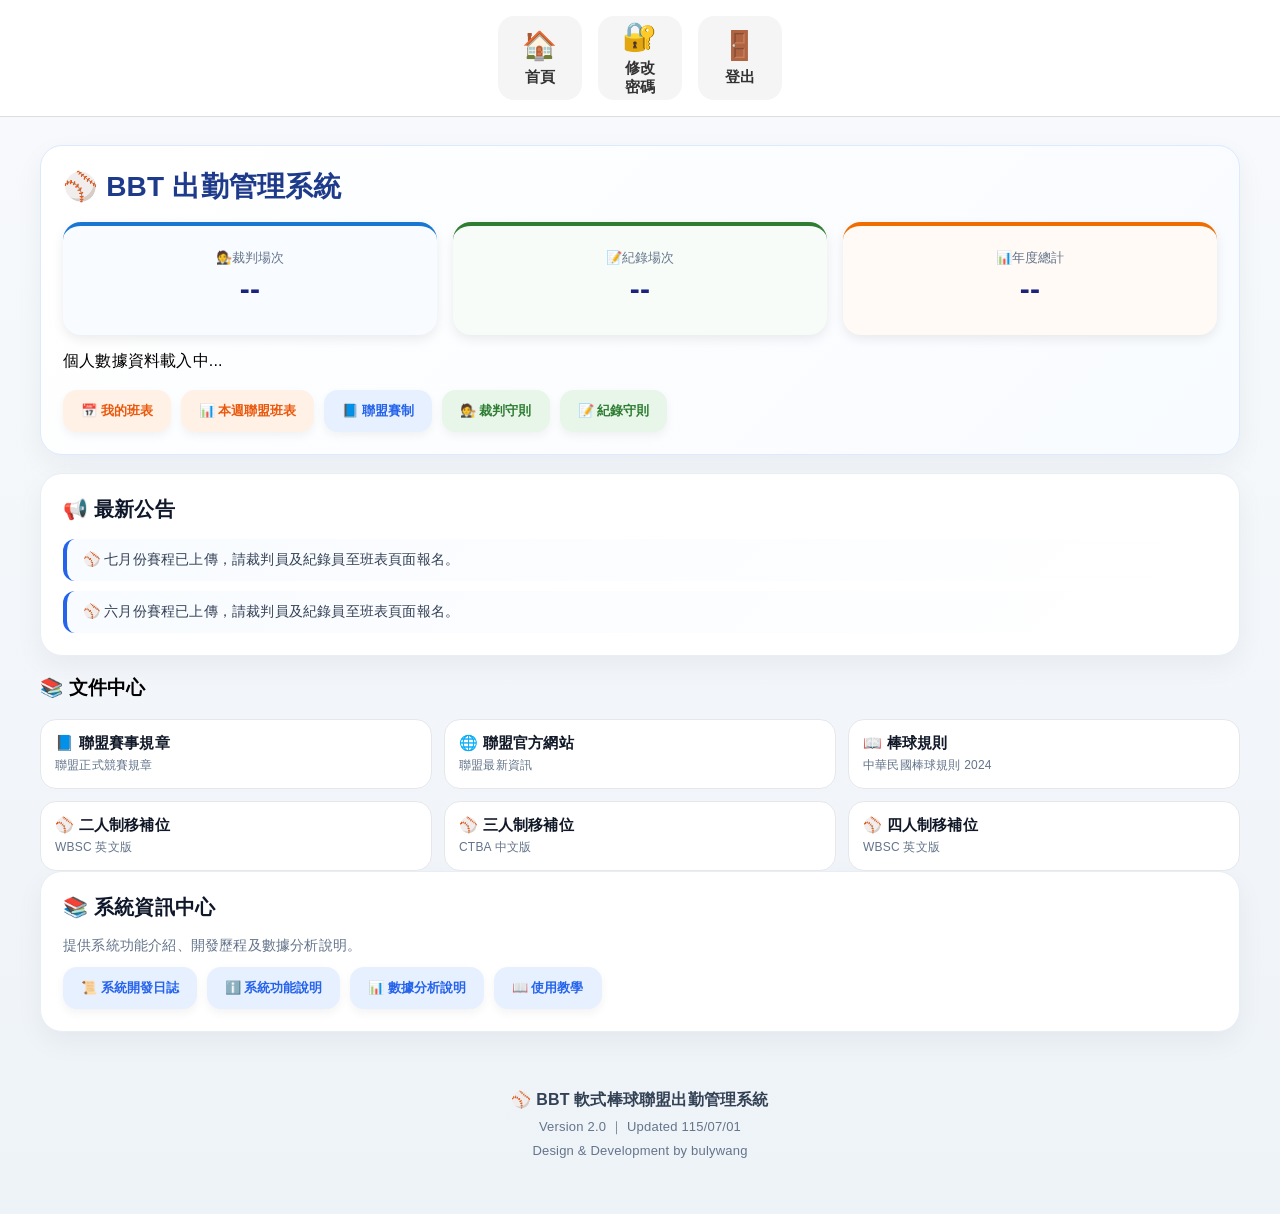
==== index.html @ 258d84c3 "Update index.html" ====
<!DOCTYPE html>
<html lang="zh-TW">
<head>
  <meta charset="UTF-8" />
  <title>BBT 出勤管理系統｜首頁</title>
  <meta name="viewport" content="width=device-width, initial-scale=1.0" />

  <link rel="stylesheet" href="common.css" />
  <link rel="stylesheet" href="schedule.css" />

  <script src="js/auth.js"></script>
  <script src="js/config.js"></script>
  <script src="js/header.js"></script>
  <script src="js/index.js" defer></script>
  <script src="js/core.js"></script>

  <style>

    /* ===== 基本 ===== */
    body {
      margin: 0;
      background: #f5f6f8;
      font-family: -apple-system, BlinkMacSystemFont, "Segoe UI",　"PingFang TC", "Noto Sans TC", sans-serif;
      font-weight: 400;
      letter-spacing: 0.2px;
    }

    
    .main {
      max-width: 1100px;
      margin: auto;
      padding: 24px;
    }
    
    .panel {
      background: #fdfefe;
      border-radius: 18px;
      padding: 20px 16px;
      margin-bottom: 18px;
    
      box-shadow: 
        0 8px 20px rgba(0,0,0,.06),
        0 1px 0 rgba(255,255,255,0.7) inset;
    }
    
    /* ===== Overlay ===== */
    .overlay {
      position: fixed;
      inset: 0;
      background: rgba(0,0,0,0.45);
      display: none;
      align-items: center;
      justify-content: center;
      z-index: 9999;
    }
    
    .overlay-box {
      background: #fff;
      width: 92vw;
      max-width: 460px;
      max-height: 80vh;
      border-radius: 16px;
      padding: 20px 16px;
      overflow-y: auto;
      box-shadow: 0 12px 40px rgba(0,0,0,0.25);
      
      /* ✅ 重點 */
      box-sizing: border-box;
    
      /* ✅ ✅ ✅ 關鍵補這個 */
      padding-right: 6px;
    }
    
    .weekly-card:hover{
      transform: translateY(-1px);
      box-shadow: 0 6px 16px rgba(0,0,0,0.08);
    }

    
    /* ===== 本週卡片（最終版） ===== */
    .weekly-card {
      background: linear-gradient(180deg, #ffffff, #f9fafc);
      border-radius: 16px;
      padding: 16px;
      margin-bottom: 18px;
    
      box-shadow: 
        0 6px 18px rgba(0,0,0,0.06),
        0 1px 0 rgba(255,255,255,0.8) inset;
    
      border: 1px solid #e7eaf0;
    
      display: flex;
      flex-direction: column;
      gap: 8px;
      
      border: 1px solid #e6eaf0;
      transition: all 0.15s ease;
    }
    
    /* ===== 文字層級 ===== */
    .game-code {
      font-size: 18px;
      font-weight: 800;
      color: #1a237e;
      letter-spacing: 0.5px;
    }
    
    .game-group {
      font-size: 13px;
      color: #5c6b7a;
    }
    
    .game-match {
      font-size: 18px;
      font-weight: 700;
      margin: 6px 0;
      color: #111;
    }
    
    .game-match span {
      font-size: 15px;
      color: #9aa5b1;
      margin: 0 6px;
    }
    
    .game-time {
      font-size: 14px;
      font-weight: 600;
      color: #333;
    }
    
    .game-field {
      font-size: 13px;
      color: #666;
    }
    
    /* ===== 區塊分隔 ===== */
    .section {
      margin-top: 6px;
      padding-top: 6px;
      border-top: 1px dashed #e4e7eb;
      display: block;
    }
    
    .label {
      font-size: 14px;
      font-weight: 700;
      color: #374151;
      margin-bottom: 8px;
    }

    /* 裁判 & 紀錄之間再貼一點 */
    .section + .section {
      margin-top: 4px;
    }
    
    /* ===== 裁判格（最終升級版） ===== */
    .grid {
      display: grid;
      grid-template-columns: repeat(3, 1fr);
      gap: 8px;
      font-size: 12px;
    }
    
    .slot {
      background: linear-gradient(180deg, #f6f8fb, #eef2f6);
      border-radius: 10px;
      padding: 8px 6px;
      text-align: center;
      display: flex;
      width: 100%;
      border: 1px solid #e3e7ee;
      box-shadow:
        0 1px 2px rgba(0,0,0,0.04),
        0 0 0 1px rgba(255,255,255,0.6) inset;
      transition: all 0.15s ease;
      flex-direction: column;
      align-items: center;

    }
    
    .slot:hover {
      transform: translateY(-1px);
      box-shadow:
        0 4px 10px rgba(0,0,0,0.08);
    }
    
    .slot .role {
      font-size: 11px;
      color: #8a94a6;
    }
    
    .slot .name {
      font-size: 15px;
      font-weight: 800;
      color: #111;
    }
    
    .slot .name:empty::after {
      content: '—';
      color: #c0c6cf;
    }
    
    /* ===== stats ===== */
    .stat-card {
      background: #fff;
      border-radius: 14px;
      padding: 12px 8px;
      text-align: center;
      border: 1px solid #e5e7eb;

      box-shadow: 0 4px 12px rgba(0,0,0,0.08);
      transition: all 0.2s ease;
      min-height: 85px;
      display: flex;
      flex-direction: column;
      justify-content: center;
      gap: 4px;

    }
    
    /* ✅ hover */
    .stat-card:hover {
      transform: translateY(-2px);
      box-shadow: 0 8px 18px rgba(0,0,0,0.12);
    }
    
    /* ✅ 上色條（保留你的） */
    .stat-card:nth-child(1) { border-top: 4px solid #1976d2; }
    .stat-card:nth-child(2) { border-top: 4px solid #2e7d32; }
    .stat-card:nth-child(3) { border-top: 4px solid #ef6c00; }
    
    .stat-main{
      font-size:28px;
      font-weight:800;
      text-align:center;
    }
    
    .stat-line{
      display:flex;
      justify-content:center;
      gap:14px;
      margin-top:6px;
      font-size:13px;
    }
    
    .pill {
      border-radius: 999px;
      padding: 10px 16px;
      font-size: 13px;
      font-weight: 600;
    
      border: none;
      cursor: pointer;
    
      transition: all 0.2s ease;
    }
    
    .pill-blue {
      background: #e7f0ff;
      color: #2563eb;
    }
    
    .pill-green {
      background: #e8f5e9;
      color: #2e7d32;
    }
    
    .pill-orange {
      background: #fff1e6;
      color: #ea580c;
    }
    
    .pill:hover {
      transform: translateY(-1px);
    }

    .user-stats {
      display: grid !important;
      grid-template-columns: repeat(3, 1fr) !important;
      gap: 12px;
      min-height: 90px;    /* ✅ 控制高度 */
      margin: 16px 0;
    }

    .stat-value {
      font-size: 28px;
      font-weight: 800;
      color: #1a237e;
    }
    
    .stat-sub {
      display: flex;
      justify-content: space-between;
      font-size: 12px;
      margin-top: 4px;
    }
    
    .welcome-name {
      font-size: 18px;
      font-weight: 800;
      margin: 6px 0;
      margin-bottom: 6px;
    }

    .stat-title {
      font-size: 12px;
      font-weight: 500;
      color: #666;
    }
    
    /* ✅ 數字不要太炸 */
    .stat-value {
      font-size: 24px;
      font-weight: 600;
      color: #1a237e;
      line-height: 1.2;
    }
    
    /* ✅ 底下文字要收緊 */
    .stat-sub {
      font-size: 12px;
      margin-top: 2px;
    
      display: flex;
      justify-content: center;
      gap: 10px;
    }
    
    .stat-sub span:first-child {
      color: #1e40af;
    }
    
    .stat-sub span:last-child {
      color: #f97316;
    }

    .game-line-1{
      font-size:14px;
      font-weight:700;
      color:#374151;
      line-height: 1.4;
    }
    
    /* 日期 */
    .game-line-1 span.date{
      color:#1a237e;
      font-weight:800;
    }
    
    /* 場次 */
    .game-line-1 span.code{
      color:#2563eb;
      font-weight:700;
    }
    
    /* 組別 */
    .game-line-1 span.group{
      color:#6b7280;
    }
    
    .game-line-2{
      font-size:16px;
      font-weight:800;
      color:#111;
      margin-top: 2px;
      margin-bottom: 2px;    }
    
    /* vs 弱化 */
    .game-line-2 span{
      color:#9aa5b1;
      font-weight:500;
      margin:0 4px;
    }
    
    .schedule-date-text{
      line-height: 1.4;
    }
    
    .schedule-info-row{
      margin-top: 2px;
      margin-bottom: 4px;
    }
    
    .schedule-role-group{
      margin-top: 4px;
    }

    /* 本週班表關閉紐 */
    .close-btn.full{

      width: 100%;
      padding: 14px 0;
    
      border-radius: 12px;
      border: none;
    
      background: linear-gradient(135deg, #4a7ef5, #3b6eea);
      color: #fff;
    
      font-size: 16px;
      font-weight: 800;
    
      margin-top: 16px;
    
      box-shadow: 0 6px 16px rgba(74,126,245,0.35);

    }
    
    /* 手機更貼底 */
    .overlay-box{
      padding-bottom: 10px;
    }

    .schedule-line-1{
      font-size:14px;
      font-weight:800;
      color:#1a237e;
      line-height:1.4;
    }
    
    .schedule-line-2{
      font-size:15px;
      font-weight:700;
      margin-top:2px;
      margin-bottom:4px;
    }
    
    /* 小細節 */
    .schedule-line-2 span {
      color:#9aa5b1;
    }

    .row-all{
      margin-top:6px;
      overflow: hidden;   /* ✅ 防止內容溢出 */
      width: 100%;
    }
    
    .row-inner{
      width: 100%;
      margin: 0 auto;   /* ✅ 置中關鍵 */
      max-width: 100%;  /* ✅ 不超出 */
    }

    /* ✅ 控制兩排 */
    .row-line{
      display: grid;
      font-size:14px;　/* ✅ 超重要：縮小讓6格能塞 */
    
      /* ✅ 關鍵：不換行 */
      flex-wrap: nowrap;
      width: 100%;
      max-width: 100%;
      /* ✅ 防止撐破 */
      overflow: hidden;
      /* ✅ 固定六欄（關鍵） */
      grid-template-columns: repeat(6, 1fr);
    }
    
    /* ✅ 每格 */
    .col{
      text-align:center;      
      min-width: 0;
      text-align: center;
    }

    /* ✅ 每格 */
    .row-line > div {
      text-align: center;
    
      /* ✅ 關鍵：強制填滿 */
      width: 100%;
    }

    .row-line.header{
      color:#9ca3af;
      width: 100%;
      margin-top:2px;    
      padding: 0 !important;
    }
    
    /* ✅ 上排（職稱）→ 清楚但不搶眼 */
    .row-line.header .role{
      font-size:12px;
      color:#8a94a6;
      font-weight:600;
    }

    .row-line.header .col {
      font-size: 12px;
      color: #9aa5b1;
    }    
    
    /* ✅ 下排（名字）→ 主體 */
    .row-line.values .name{
      font-size:15px;
      font-weight:800;
      color:#111;
    }
    
    /* ✅ 讓整體更穩 */
    .row-line.values{
      margin-top:2px;
      color:#111827;
      width: 100%;
    }

    .row-line.values .col {
      font-size: 15px;
      font-weight: 800;
      color: #111827;
    }

    .weekly-card:nth-child(even){
      background: linear-gradient(
        180deg,
        #ffffff 0%,
        #f8fbff 100%
      );
    }

    #schedule-tip {
      display: none;  /* ✅ 預設隱藏 */
    
      margin: 12px 0;
      padding: 12px 16px;
    
      border-radius: 12px;
    
      /* ✅ 主色（偏藍，符合你目前系統） */
      background: linear-gradient(135deg, #e7f0ff, #f2f7ff);
    
      color: #1e40af;
      font-size: 14px;
      font-weight: 700;
    
      border: 1px solid #d6e4ff;
    
      box-shadow: 0 4px 10px rgba(0,0,0,0.05);
    
      /* ✅ 讓文字好讀 */
      line-height: 1.5;
    
      /* ✅ 微動畫（出現比較自然） */
      opacity: 0;
      transform: translateY(-4px);
      transition: all 0.2s ease;
    }

    #schedule-tip.show {
      display: block;
    
      opacity: 1;
      transform: translateY(0);
    }
    
    #weeklyContent .row-line {
      display: grid !important;
      grid-template-columns: repeat(6, 1fr) !important;
      width: 100% !important;
    }
    
    #weeklyContent .row-line > div,
    #weeklyContent .row-line > .col {
      width: 100% !important;
      text-align: center !important;
    
      /* ❗ 強制取消 flex */
      display: block !important;
    }

    /* 本週出勤提醒 */
  .week-alert{
    margin-top:10px;
    padding:12px 16px;
  
    border-radius:12px;
  
    background:linear-gradient(135deg,#fff3cd,#ffe69c);
    border:1px solid #ffe08a;
  
    color:#b45309;
    font-weight:800;
  
    display:flex;
    align-items:center;
    justify-content:space-between;
  
    cursor:pointer;
  
    box-shadow:0 4px 12px rgba(0,0,0,0.08);
  
    animation: pulse 1.2s infinite;
  }
  
  .week-alert .text{
    flex:1;
  }
  
  .week-alert .icon{
    margin-right:8px;
    font-size:18px;
  }
  
  .week-alert .arrow{
    font-size:18px;
    color:#92400e;
  }
  
  /* ✅ 呼吸效果，比 blink 高級 */
  @keyframes pulse {
    0%   { transform: scale(1); }
    50%  { transform: scale(1.02); }
    100% { transform: scale(1); }
  }

  /* 個人數據分析 */
  #panel-user-analysis .user-stats{
    grid-template-columns: repeat(3,1fr);
  }
    
  #panel-user-analysis .stat-card{
    padding:8px 6px;
    min-height:60px;
    border-radius:10px;
  }
  
  #panel-user-analysis .stat-title{
    font-size:11px;
    margin-bottom:2px;
  }
  
  #panel-user-analysis .stat-value{
    font-size:20px;
    font-weight:700;
  }

  /* ✅ 2x2 grid */
  .grid-4{
    display:grid;
    grid-template-columns:repeat(2,1fr);
    gap:8px;
  }
  
  /* ✅ 小卡（超關鍵） */
  .card-mini{
    background:#fff;
    border-radius:10px;
    padding:8px;
  
    text-align:center;
    border:1px solid #eee;
  
    box-shadow:0 2px 6px rgba(0,0,0,0.05);
  }
  
  .mini-title{
    font-size:11px;
    color:#666;
  }
  
  .mini-value{
    font-size:18px;
    font-weight:800;
    margin-top:2px;
  }
  
  /* ✅ 表格 */
  .table-compact{
    width:100%;
    border-collapse:collapse;
    text-align:center;
    font-size:13px;
  }
  
  .table-compact th,
  .table-compact td{
    padding:6px;
    border-bottom:1px solid #eee;
  }
  
  .table-compact th{
    color:#6b7280;
    font-size:12px;
  }

  /* ==========================
     系統功能說明專用
  ========================== */
  
  .system-guide-box{
    width:95vw !important;
    max-width:700px !important;
  }
  
  .system-guide-box h2{
    margin-top:0;
  }
  
  .system-guide-box h3{
    margin-top:24px;
    margin-bottom:10px;
    color:#1a237e;
    border-left:4px solid #4a7ef5;
    padding-left:10px;
  }
  
  .system-guide-box ul{
    margin-top:8px;
    padding-left:22px;
    line-height:1.7;
  }
  
  .system-guide-box li{
    margin-bottom:8px;
  }
  
  .system-guide-box p{
      line-height:1.8;
  }

  /* =====================================
     BBT Portal V3
  ===================================== */
  
  body{
    background:
      linear-gradient(
        180deg,
        #f8fafc 0%,
        #eef3f8 100%
      );
  }
  
  /* ===== 容器 ===== */
  
  .main{
    max-width:1200px;
    padding:28px;
  }
  
  /* ===== 卡片 ===== */
  
  .panel{
    background:#ffffff;
    border:1px solid #e8eef6;
    border-radius:22px;
    padding:22px;
    box-shadow:
      0 10px 28px rgba(15,23,42,.05);
    transition:.2s;
  }
  
  .panel:hover{
    transform:translateY(-2px);
    box-shadow:
      0 14px 36px rgba(15,23,42,.08);
  }
  
  /* ===== Welcome ===== */
  
  .welcome-box{
    background:
    linear-gradient(
      135deg,
      #ffffff 0%,
      #f8fbff 100%
    );
    border:1px solid #dbeafe;
  }
    
  /* ===== 身分 ===== */
  
  .welcome-role{
    font-size:20px;
    color:#2563eb;
    font-weight:800;
    margin-top:8px;3
  }
  
  .welcome-name{
    font-size:24px;
    color:#111827;
    margin:10px 0 16px 0;
  }
  
  /* ===== 統計卡 ===== */
  
  .user-stats{
    gap:16px;
  }
  
  .stat-card{
    border:none;
    border-radius:18px;
    overflow:hidden;
  }
  
  .stat-card:nth-child(1){
    background:
    linear-gradient(
      135deg,
      #eff6ff,
      #ffffff
    );
    background:#f8fbff;
  }
  
  .stat-card:nth-child(2){
    background:
    linear-gradient(
      135deg,
      #ecfdf5,
      #ffffff
    );
    background:#f7fcf8;
  }
  
  .stat-card:nth-child(3){
    background:
    linear-gradient(
      135deg,
      #fff7ed,
      #ffffff
    );
    background:#fffaf5;
  }
  
  .stat-title{
    font-size:13px;
    color:#64748b;
  }
  
  .stat-value{
    font-size:30px;
    font-weight:800;
  }
  
  /* ===== 功能按鈕 ===== */
  
  .welcome-actions{
    margin-top:18px;
    display:flex;
    flex-wrap:wrap;
    gap:10px;
  }
  
  .pill{
    padding:12px 18px;
    border-radius:14px;
    font-weight:700;
    box-shadow:
      0 4px 10px rgba(0,0,0,.05);
  }
  
  .pill:hover{
    transform:
      translateY(-2px);
  }
  
  /* ===== 標題 ===== */
  
  .panel h3{
    margin-top:0;
    margin-bottom:16px;
    font-size:20px;
    color:#0f172a;
  }
  
  /* ===== 公告 ===== */
  
  .panel ul{
    line-height:1.9;
  }
  
  /* ===== 文件下載 ===== */
  
  .panel a{
    color:#2563eb;
    text-decoration:none;
    font-weight:600;
  }
  
  .panel a:hover{
    text-decoration:underline;
  }
  
  /* ===== 系統資訊中心 ===== */
  
  .system-center{
    display:flex;
    flex-wrap:wrap;
    gap:10px;
    margin-top:12px;
  }
  
  /* ===== 頁尾 ===== */
  
  .footer{
    text-align:center;
    margin-top:30px;
    padding:24px 12px;
    color:#64748b;
    font-size:13px;
    line-height:1.8;
  }
  
  .footer .title{
    font-size:16px;
    font-weight:700;
    color:#334155;
  }

  /* ==================================
     公告卡片
  ================================== */
  
  .notice-list{
    display:flex;
    flex-direction:column;
    gap:10px;
  }
  
  .notice-item{
    background:
    linear-gradient(
      135deg,
      #f8fbff,
      #ffffff
    );
  
    border-left:4px solid #2563eb;
    border-radius:12px;
    padding:12px 16px;
    color:#334155;
    font-size:14px;
  }
  
  /* ==================================
     文件中心
  ================================== */
  
  .download-grid{
    display:grid;
    grid-template-columns:repeat(3,minmax(0,1fr));
    gap:12px;
    margin-top:12px;
  }
  
  .download-card{
    display:block;
    text-decoration:none;
    background:#fff;
    border:1px solid #e5e7eb;
    border-radius:16px;
    padding:14px;
    transition:.2s;
    color:#111827;
    cursor:pointer;
  }
  
  .download-card:hover{
    transform:translateY(-3px);
    box-shadow:
      0 10px 16px rgba(0,0,0,.08);
  }
  
  .download-title{
    font-size:15px;
    font-weight:700;
    margin-bottom:4px;
  }
  
  .download-desc{
    font-size:12px;
    color:#64748b;
  }

  .stat-card{
    transition:.25s;
  }
  
  .stat-card:hover{
    transform:translateY(-4px);
    box-shadow:
      0 14px 24px rgba(0,0,0,.08);
  }

  .system-guide-box{
      width:95vw !important;
      max-width:900px !important;
      max-height:85vh !important;
  }
  
  .guide-img{
      width:100%;
      border-radius:12px;
      margin:12px 0;
      border:1px solid #dbeafe;
      box-shadow:0 4px 12px rgba(0,0,0,.08);
  }
  </style>

</head>

<body>

<!-- ✅ 個人分析 Modal -->
<div id="userModal" class="overlay">

  <div class="overlay-box">

    <h2>📊 個人數據分析</h2>

    <div id="userContent"></div>

    <button class="close-btn full" onclick="closeUserModal()">
      關閉
    </button>

  </div>

</div>
  
  <!-- Header -->
  <div id="header-container"></div>

  <script>
    // Header

    function loadHeader() {
      fetch('header.html')
        .then(res => res.text())
        .then(html => {
    
          // 1️⃣ 插入 header
          document.getElementById('header-container').innerHTML = html;
    
          // ✅ 先取 session（只在這裡用）
          const session = (typeof getSession === 'function') ? getSession() : null;
    
          // 2️⃣ 設定身分 → body class
          document.body.classList.remove(
            'role-admin','role-judge','role-record'
          );
    
          if (session && session.role) {
            const roles = session.role.split(',').map(r => r.trim());
    
            if (roles.includes('admin')) {
              document.body.classList.add('role-admin');
            }
            if (roles.includes('judge') || roles.includes('chief_judge')) {
              document.body.classList.add('role-judge');
            }
            if (roles.includes('record') || roles.includes('record_chief')) {
              document.body.classList.add('role-record');
            }
          }
    
          // ✅ ✅ ✅ ✅ ✅ ✅ ✅ ✅ ✅
          // 🔥 顯示登入者姓名（要放這裡）
          if (session && session.name) {
            const nameEl = document.getElementById('header-username');
            if (nameEl) nameEl.textContent = session.name;
          }
    
        })
        .catch(err => console.error('Header 載入失敗', err));
    }
    
    document.addEventListener('DOMContentLoaded', loadHeader);
  
  </script>

  
  <div class="main">
    <div id="content"></div>
    <!-- ✅ Welcome -->
    
    <div class="panel welcome-box">
      <div style="font-size:28px;font-weight:800;margin-bottom:10px;color:#1e3a8a;">⚾ BBT 出勤管理系統</div>
      <div class="welcome-role" id="welcome-role"></div>
      <div class="welcome-name" id="welcome-name"></div>

      <!-- ✅ 本週提醒 -->
      <div id="welcome-alert"></div>
      
      <div class="user-stats">
      
        <div class="stat-card">
          <div class="stat-title">🧑‍⚖️裁判場次</div>
          <div class="stat-value" id="stat-judge">--</div>
          <div class="stat-sub" id="stat-judge-sub"></div>
        </div>
        
        <div class="stat-card">
          <div class="stat-title">📝紀錄場次</div>
          <div class="stat-value" id="stat-record">--</div>
          <div class="stat-sub" id="stat-record-sub"></div>
        </div>
        
        <div class="stat-card">
          <div class="stat-title">📊年度總計</div>
          <div class="stat-value" id="stat-total">--</div>
          <div class="stat-sub" id="stat-total-sub"></div>
        </div>
      
      </div>
      
      <div id="home-user-analysis">
         個人數據資料載入中...
      </div>
      

      <div class="welcome-actions">
        <button id="open-schedule" class="pill pill-orange">📅 我的班表</button>
        <button id="open-weekly" class="pill pill-orange">📊 本週聯盟班表</button>
        <button id="open-league" class="pill pill-blue">📘 聯盟賽制</button>
        <button id="open-rules" class="pill pill-green">🧑‍⚖️ 裁判守則</button>
        <button id="open-record-rules" class="pill pill-green">📝 紀錄守則</button>
      </div>
    </div>
    
    <!-- ✅ 本週賽事詳細班表 -->
    <div id="weekly-overlay" class="overlay">
      <div class="overlay-box">
        <h2>📊 本週聯盟賽事班表</h2>
        <div id="weeklyContent"></div>
        <button class="close-btn full" onclick="hideOverlay('weekly-overlay')">關閉</button>
      </div>
    </div>
    
    <!-- ✅ 聯盟公告 -->
    <div class="panel">
      <h3>📢 最新公告</h3>
      <div class="notice-list">
        <div class="notice-item">⚾ 七月份賽程已上傳，請裁判員及紀錄員至班表頁面報名。</div>
        <div class="notice-item">⚾ 六月份賽程已上傳，請裁判員及紀錄員至班表頁面報名。</div>
      </div>
    </div>

    <!-- ✅ 文件下載 -->
    <h3>📚 文件中心</h3>
    
    <div class="download-grid">
      <a href="https://bbtls.com/a03.php" target="_blank" class="download-card">
        <div class="download-title">📘 聯盟賽事規章</div>
        <div class="download-desc">聯盟正式競賽規章</div>
      </a>
    
      <a href="https://bbtls.com/" target="_blank" class="download-card">
        <div class="download-title">🌐 聯盟官方網站</div>
        <div class="download-desc">聯盟最新資訊</div>
      </a>
    
      <a href="ctba_rules_2024.pdf" target="_blank" class="download-card">
        <div class="download-title">📖 棒球規則</div>
        <div class="download-desc">中華民國棒球規則 2024</div>
      </a>
    
      <a href="umpire_2man_rotation.pdf" target="_blank" class="download-card">
        <div class="download-title">⚾ 二人制移補位</div>
        <div class="download-desc">WBSC 英文版</div>
      </a>
    
      <a href="umpire_3man_rotation.pdf" target="_blank" class="download-card">
        <div class="download-title">⚾ 三人制移補位</div>
        <div class="download-desc">CTBA 中文版</div>
      </a>
    
      <a href="umpire_4man_rotation.pdf" target="_blank" class="download-card">
        <div class="download-title">⚾ 四人制移補位</div>
        <div class="download-desc">WBSC 英文版</div>
      </a>
    
    </div>
  
    <!-- 系統功能說明 -->
    <div class="panel">
      <h3>📚 系統資訊中心</h3>

      <div style="color:#64748b;font-size:14px;margin-bottom:12px;">
        提供系統功能介紹、開發歷程及數據分析說明。
      </div>
    
      <div class="system-center">
        <button id="open-system-history" class="pill pill-blue">📜 系統開發日誌</button>
        <button id="open-system-guide" class="pill pill-blue">ℹ️ 系統功能說明</button>
        <button id="open-analysis-guide" class="pill pill-blue">📊 數據分析說明</button>
        <button id="open-user-guide" class="pill pill-blue">📖 使用教學</button>
      </div>
    
    </div>
    
    <footer class="footer">
      <div class="title">⚾ BBT 軟式棒球聯盟出勤管理系統</div>
      <div>Version 2.0 ｜ Updated 115/07/01</div>
      <div>Design & Development by bulywang</div>
    </footer>
          
    
    <!-- 裁判守則 Overlay -->
    <div id="rules-overlay" class="overlay">
      <div class="overlay-box">
        <h2>🧑‍⚖️ BBT 聯盟例行賽｜裁判守則</h2>
        
        <h3>— 賽前 —</h3>
        <ul>
          <li>請穿著 BBT 裁判制服，並配戴裁判帽。</li>
          <li>主審須向雙方球隊各領取一張 <strong>已填寫完成的先發單</strong>。</li>
          <li>第二場、第三場賽事，請協助 <strong>補畫打擊區線</strong> 並 <strong>簡單整理場地</strong>。</li>
        </ul>
        
        <h3>— 比賽中 —</h3>
        <ul>
          <li>
            <strong>換人規定：</strong>
            總教練須先向主審說明換人內容，
            主審請記錄於先發單（請自備筆），
            並同步告知記錄員。
          </li>
        
          <li>
            換局時，請先於 <strong>計分板</strong> 上填寫該局分數。
          </li>
        
          <li>
            比賽採 <strong>七局制 或 2.5 小時制</strong>（依裁判認定）。
          </li>
        
          <li>
            若比賽時間已達 <strong>賽前 15 分鐘</strong> 且平手，
            下局即進入 <strong>突破僵局制</strong>。
          </li>
        
          <li>
            【突破僵局制】<br>
            0 出局，進攻方 <strong>二、三壘有人</strong>
            （前一局最後出局者開始）。
          </li>
        
          <li>
            若再度平手，視時間可再開新局或以和局判定。
          </li>
        
          <li>
            <strong>※ 季後賽不適用和局制</strong>
          </li>
        
          <li style="color:#c62828;font-weight:700;">
            第五局起，雙方分數差達 <strong>10 分（含）以上</strong>，
            判定提前結束比賽。
          </li>
        
          <li>
            單一投手累計：
            <ul>
              <li>超過 <strong>3 次觸身球</strong>，或</li>
              <li><strong>2 次頭部觸身球</strong></li>
            </ul>
            必須強制更換投手。
          </li>
        
          <li>
            球員須戴 <strong>著膠質釘（塑膠釘）</strong> 方可上場，<br>
            違規者請立即請其下場修正。
          </li>
        
          <li>
            <strong>服裝規定：</strong>
            球隊須穿著 <strong>相同棒球衣與棒球褲</strong>，
            不得穿著其他運動褲，
            並請提醒球員 <strong>褲管需紮入</strong>。
          </li>
        </ul>
        
        <h3>— 比賽結束 —</h3>
        <ul>
          <li>比賽用球請 <strong>全數收回</strong>。</li>
          <li>請安排雙方球隊列隊，<strong>清楚告知比賽結果並致謝</strong>。</li>
        </ul>
        
        <button class="close-btn full" onclick="hideOverlay('rules-overlay')">關閉</button>
  
      </div>
    </div>
  </div>

  <!-- ===============================
  📝 紀錄員守則 Overlay
  =============================== -->
  <div id="record-rules-overlay" class="overlay">
    <div class="overlay-box">
  
      <h2>📝 BBT 聯盟例行賽｜紀錄員守則</h2>
  
      <div style="margin-bottom:10px;">
        ◎ 規章：
        <a href="https://bbtls.com/a03.php" target="_blank">
          https://bbtls.com/a03.php
        </a>
      </div>
  
      <h3>— 賽前 —</h3>
      <ul>
        <li>請穿著 BBT 紀錄制服</li>
        <li>準備器材：黑筆 / 紅筆、紀錄單A4、計時器、MVP / SVP 獎牌</li>
        <li>土城球場需協助收：布條、比賽球</li>
        <li>請至少於比賽前 10~15 分鐘到場，向兩隊收各一張已填寫先發單</li>
        <li>請向主審告知為今日紀錄員</li>
      </ul>
  
      <h3>— 比賽中 —</h3>
      <ul>
        <li>
          <strong>換人流程：</strong>
          總教練 → 主審 → 記錄於先發單 → 再告知紀錄員
        </li>
  
        <li>每局結束請與主審核對分數</li>
  
        <li>
          若時間達賽前 15 分鐘且平手，
          下局進入 <strong>突破僵局制</strong>
        </li>
  
        <li>
          七局制 or 2.5 小時<br>
          第五局起雙方分差達 <strong>10 分(含)</strong> → 提前結束
        </li>
  
        <li>
          <strong>突破僵局制：</strong><br>
          0 出局，二壘有跑者（前一局最後出局者）<br>
          若再平手：可加開或判和局<br>
          * 季後賽無和局制
        </li>
  
        <li>
          單一投手：
          <ul>
            <li>累計超過 3 次觸身球</li>
            <li>或 2 次頭部觸身球</li>
          </ul>
          必須強制退場
        </li>
      </ul>
  
      <h3>— 比賽結束 —</h3>
      <ul>
        <li>選出 MVP（勝隊）與 SVP（敗隊）並頒獎與拍照</li>
        <li>比賽用球全部收回</li>
        <li>
          群組回報：比數、勝投、中繼、後援、MVP、SVP<br>
          （可手寫拍照回傳）
        </li>
      </ul>
  
      <h3>— 紀錄懶人包 —</h3>
      <ul>
        <li>
          <a href="https://drive.google.com/file/d/1Zs7OHkshjxLKw3FFXeJbpn9UKArgNjPL/view?usp=sharing" target="_blank">
            記錄符號一覽表
          </a>
        </li>
  
        <li>
          <a href="https://drive.google.com/file/d/1tQRNsC7pctm-AZuCtRpbfdGy4JHQzw4B/view?usp=drive_link" target="_blank">
            BBT 官方記錄格式
          </a>
        </li>
  
        <li>
          <a href="https://docs.google.com/spreadsheets/d/1wwk2yeYu6yuEup4fmfsRQz5X8MkoU_4m/edit?usp=sharing" target="_blank">
            攻守記錄整理 EXCEL
          </a>
        </li>
      </ul>
  
      <button class="close-btn full" onclick="hideOverlay('record-rules-overlay')">
        關閉
      </button>
  
    </div>
  </div>

  
  <!-- ===============================
  📘 聯盟賽制 Overlay（比照裁判守則）
  =============================== -->
  <div id="league-overlay" class="overlay" style="display:none;">
    <div class="overlay-box">
      <h2>📘 BBT 賽制規定 Rules</h2>
  
      <h3>一、例行賽</h3>
      <ul>
        <li>本季採分區制，大聯盟組 8 隊、小聯盟組 8 隊，雙循環制。</li>
        <li>合計 112 場賽事，每隊進行 14 場例行賽。</li>
      </ul>
  
      <h3>二、比賽用球</h3>
      <ul>
        <li>比賽用球：KENKO BALL（全日本軟式野球聯盟公認球）。</li>
        <li>賽後將進行回收重複使用。</li>
      </ul>
  
      <h3>三、比賽時間</h3>
      <ul>
        <li>正式比賽 7 局或 2.5 小時制（依事前認定）。</li>
        <li>時間屆滿前 15 分鐘且平手，下局進入突破僵局制。</li>
        <li>突破僵局：0 出局，進攻方二、三壘有人。</li>
      </ul>
  
      <h3>四、提前結束</h3>
      <ul>
        <li class="important">例行賽、季後賽、冠軍賽：雙方分數差 10 分（含）以上，判定提前結束。</li>
        <li>未滿 3 局不列入正式比賽；滿 3 局為正式比賽。</li>
      </ul>
  
      <h3>五、裁判配置</h3>
      <ul>
        <li>大聯盟：三人制裁判。</li>
        <li>小聯盟：兩人制裁判。</li>
      </ul>
  
      <h3>六、季後賽</h3>
      <ul>
        <li>季後賽採單淘汰制。</li>
        <li>依例行賽戰績前四名晉級。</li>
        <li>對戰組合由各隊派員抽籤決定。</li>
      </ul>
  
      <h3>七、迴避原則</h3>
      <ul>
        <li><strong>嚴格禁止：</strong>例行賽、季後賽、冠軍賽，裁判不得執法所屬母隊賽事。</li>
        <li>開放範圍：跨隊交流案、熱身賽、冬季聯盟。</li>
      </ul>
  
      <button onclick="document.getElementById('league-overlay').style.display='none'" class="close-btn full">
        關閉
      </button>
    </div>
  </div>

  <!-- ===============================
  📘 我的班表
  =============================== -->
  <div id="schedule-overlay" class="overlay">
    <div class="overlay-box">
      <h2>📅 我的班表</h2>
  
      <div id="my-schedule-list"></div>
  
      <button class="close-btn full" onclick="hideOverlay('schedule-overlay')">
        關閉
      </button>
    </div>
  </div>
  

  <!-- ===============================
  ℹ️ 系統功能說明
  =============================== -->
  <div id="system-guide-overlay" class="overlay">
  
    <div class="overlay-box system-guide-box">
  
      <h2>ℹ️ BBT 出勤管理系統功能說明</h2>
  
      <p>
        本系統提供裁判員與紀錄員進行賽事報名、取消、查詢與出勤管理，
        並透過各項防呆機制與貼心功能，協助維持報名公平與資料正確。
      </p>
  
      <h3>🛡️ 報名防呆機制</h3>
  
      <ul>
        <li><strong>同位置唯一報名</strong>：同一場、同一位置只保留一位報名者。</li>
  
        <li><strong>雙人同時搶位保護</strong>：多人同時報名時，以先完成者為準。</li>
  
        <li><strong>防重覆點擊</strong>：避免因網路延遲或重覆按鈕造成重覆報名。</li>
  
        <li><strong>同場裁判單一位置限制</strong>：同一場僅能擔任一個裁判位置。</li>
  
        <li><strong>裁判／紀錄職務互斥</strong>：同一場不可同時擔任裁判與紀錄職務。</li>
  
        <li><strong>時間衝堂檢查</strong>：避免同時間或相近時間重覆接任場次。</li>
  
        <li><strong>轉場緩衝保護</strong>：同場地約保留30分鐘、跨場地約保留60分鐘轉場時間。</li>
  
        <li><strong>母隊迴避機制</strong>：不可報名自己母隊的賽事。</li>
  
        <li><strong>過期／延賽／停賽／鎖定保護</strong>：禁止操作非開放狀態賽事。</li>
      </ul>
  
      <h3>✨ 貼心功能</h3>
  
      <ul>
        <li>我的報名位置高亮顯示。</li>
  
        <li>支援一鍵取消報名。</li>
  
        <li>即時顯示待位、衝突與不可報名狀態。</li>
  
        <li>不同賽事類型使用不同顏色呈現。</li>
  
        <li>手機、平板、電腦皆可操作。</li>
  
        <li>報名與取消後自動更新卡片資訊。</li>
  
        <li>明確顯示報名失敗原因。</li>
      </ul>
  
      <h3>📌 使用提醒</h3>
  
      <ul>
        <li>報名前請確認日期、時間、球場與職務。</li>
  
        <li>報名成功後請再次確認自己的姓名已顯示於正確位置。</li>
  
        <li>若看到「已有人報名」，請以系統最新畫面為準。</li>
  
        <li>若出現時間衝突或母隊迴避提醒，請改選其他場次。</li>
      </ul>
  
      <div style="
        margin-top:16px;
        padding:12px;
        border-radius:10px;
        background:#f5f8ff;
        border:1px solid #dbeafe;
        color:#1e40af;
        line-height:1.6;
      ">
        ✅ 系統會協助把關報名規則，避免重覆報名、衝堂、趕場與誤報名。<br>
        ✅ 若發現異常或有功能建議，歡迎向聯盟反映。
      </div>
  
      <button
        class="close-btn full"
        onclick="hideOverlay('system-guide-overlay')"
      >
        關閉
      </button>
  
    </div>
  
  </div>

  <div id="system-history-overlay" class="overlay">
  
    <div class="overlay-box system-guide-box">
  
      <h2>📜 BBT 出勤管理系統開發日誌</h2>
  
      <p>
        本系統由聯盟實際營運需求出發，
        逐步發展成整合裁判、紀錄員、
        出勤管理與統計分析的平台。
      </p>
  
      <h3>🚀 第一階段｜人工管理時期</h3>
  
      <ul>
        <li>裁判與紀錄員透過群組以人工方式報名。</li>
      </ul>
  
      <h3>💻 第二階段｜報名系統建立</h3>
  
      <ul>
        <li>導入 Google Apps Script 與 Google Sheet。</li>
        <li>建立裁判與紀錄報名功能。</li>
        <li>可直接於手機完成報名。</li>
        <li>初步建立身分登入機制。</li>
      </ul>
  
      <h3>📅 第三階段｜班表管理</h3>
  
      <ul>
        <li>新增我的班表功能。</li>
        <li>新增本週聯盟班表。</li>
        <li>支援即時檢視裁判與紀錄配置。</li>
        <li>支援取消報名。</li>
      </ul>
  
      <h3>🛡️ 第四階段｜防呆機制強化</h3>
  
      <ul>
        <li>裁判單場僅能擔任一個位置。</li>
        <li>裁判與紀錄職務互斥。</li>
        <li>時間衝堂檢查。</li>
        <li>轉場緩衝保護機制。</li>
        <li>過期場次鎖定。</li>
        <li>延賽／停賽／鎖定狀態控制。</li>
      </ul>
  
      <h3>⚾ 第五階段｜聯盟規則整合</h3>
  
      <ul>
        <li>加入裁判守則。</li>
        <li>加入紀錄守則。</li>
        <li>加入聯盟賽制說明。</li>
        <li>文件下載中心整合。</li>
      </ul>
  
      <h3>📊 第六階段｜數據分析</h3>
  
      <ul>
        <li>個人出勤統計。</li>
        <li>裁判場次統計。</li>
        <li>紀錄場次統計。</li>
        <li>年度累積分析。</li>
        <li>個人數據儀表板。</li>
      </ul>
  
      <h3>🏅 第七階段｜公平性優化</h3>
  
      <ul>
        <li>母隊迴避機制上線。</li>
        <li>不可執法自己母隊賽事。</li>
        <li>報名頁面直接鎖定。</li>
        <li>即時提示不可報名原因。</li>
      </ul>
  
      <h3>⚡ 第八階段｜搶位保護機制</h3>
  
      <ul>
        <li>導入 Script Lock 保護。</li>
        <li>避免多人同時搶位造成重覆報名。</li>
        <li>新增位置唯一檢查。</li>
        <li>新增即時更新機制。</li>
        <li>新增搶位失敗提示訊息。</li>
      </ul>
  
      <h3>🎯 現行版本特色</h3>
  
      <ul>
        <li>手機與電腦同步支援。</li>
        <li>即時報名與取消。</li>
        <li>自動衝堂檢查。</li>
        <li>母隊迴避。</li>
        <li>公平搶位保護。</li>
        <li>個人數據分析。</li>
        <li>聯盟文件整合。</li>
        <li>本週班表整合。</li>
      </ul>
  
      <div style="
        margin-top:16px;
        padding:12px;
        border-radius:10px;
        background:#f5f8ff;
        border:1px solid #dbeafe;
        color:#1e40af;
        line-height:1.6;
      ">
        📅 2025 ~ 2026 持續開發中<br>
        感謝所有裁判員、紀錄員、聯盟幹部與管理團隊，
        提供寶貴建議與實際使用回饋，
        讓系統持續進化與成長。
      </div>
  
      <button
        class="close-btn full"
        onclick="hideOverlay('system-history-overlay')">
        關閉
      </button>
  
    </div>
  
  </div>

  <!-- ===============================
  📊 數據分析說明
  =============================== -->
  <div id="analysis-guide-overlay" class="overlay">
  
    <div class="overlay-box system-guide-box">
  
      <h2>📊 數據分析說明</h2>
  
      <p>
        為協助裁判員與紀錄員掌握個人出勤狀況，
        系統提供各項統計分析功能，所有數據均依實際報名、
        指派及出勤紀錄自動計算。
      </p>
  
      <h3>📈 首頁統計數據</h3>
  
      <ul>
  
        <li>
          <strong>🧑‍⚖️ 裁判場次</strong><br>
          統計本年度已完成之裁判執勤場次，
          包含主審、一壘審、二壘審及三壘審。
        </li>
  
        <li>
          <strong>📝 紀錄場次</strong><br>
          統計本年度已完成之紀錄工作場次，
          包含紀錄員、見習紀錄員及影像紀錄員。
        </li>
  
        <li>
          <strong>📊 年度總計</strong><br>
          裁判場次與紀錄場次之合計，
          用於快速了解年度參與程度。
        </li>
  
      </ul>
  
      <h3>📅 我的班表分析</h3>
  
      <ul>
  
        <li>
          <strong>未來場次</strong><br>
          已完成報名或指派但尚未進行之賽事。
        </li>
  
        <li>
          <strong>已完成場次</strong><br>
          已完成執勤之賽事紀錄。
        </li>
  
        <li>
          <strong>取消場次</strong><br>
          曾報名但已取消之歷史資料。
        </li>
  
      </ul>
  
      <h3>🏆 職務統計分析</h3>
  
      <ul>
  
        <li>
          統計各裁判職務執勤次數：
          主審、 一壘審、 二壘審、 三壘審。
        </li>
  
        <li>
          統計各紀錄職務執勤次數：
          紀錄員、 見習紀錄員、 影像紀錄員。
        </li>
  
        <li>
          協助了解個人執勤分布與成長方向。
        </li>
  
      </ul>
  
      <h3>📊 出勤品質分析</h3>
  
      <ul>
  
        <li>
          <strong>✅ 完成</strong><br>
          已正常完成出勤之場次。
        </li>
  
        <li>
          <strong>⏰ 遲到</strong><br>
          有出勤但未於規定時間到場。
        </li>
  
        <li>
          <strong>❌ 缺席</strong><br>
          未到場執勤之紀錄。
        </li>
  
        <li>
          <strong>🔄 支援</strong><br>
          臨時協助其他場次執勤之紀錄。
        </li>
  
      </ul>
  
      <h3>📋 本週聯盟班表分析</h3>
  
      <ul>
  
        <li>
          <strong>本週總場次</strong><br>
          聯盟本週預計進行之賽事數量。
        </li>
  
        <li>
          <strong>已完成指派</strong><br>
          已有人接任之職務數量。
        </li>
  
        <li>
          <strong>尚缺人力</strong><br>
          目前仍開放報名之職位數量。
        </li>
  
      </ul>
  
      <h3>⚠️ 數據判讀提醒</h3>
  
      <ul>
  
        <li>
          大部分統計資料均會於報名、取消、
          出勤確認後自動更新。
        </li>
  
        <li>
          統計資料以年度為單位計算，
          不同年度將分開統計。
        </li>
  
        <li>
          若發現統計數據異常，
          請向聯盟管理人員反映協助確認。
        </li>
  
      </ul>
  
      <div style="
        margin-top:16px;
        padding:12px;
        border-radius:10px;
        background:#f5f8ff;
        border:1px solid #dbeafe;
        color:#1e40af;
        line-height:1.7;
      ">
        ✅ 協助掌握個人出勤狀況<br>
        ✅ 了解年度服務貢獻<br>
        ✅ 提供聯盟排班與培訓參考<br>
        ✅ 提升整體執勤與服務品質
      </div>
  
      <button
        class="close-btn full"
        onclick="hideOverlay('analysis-guide-overlay')">
        關閉
      </button>
  
    </div>
  </div>

  <!-- ===============================
  📖 使用教學
  =============================== -->
  <div id="user-guide-overlay" class="overlay">
  
    <div class="overlay-box system-guide-box">
  
      <h2>📖 BBT 出勤系統使用教學</h2>
  
      <div class="guide-tip">
        歡迎使用 BBT 軟式棒球大聯盟出勤系統，本教學將帶您完成登入、報名、取消報名及查詢班表等操作。
      </div>
  
      <div class="guide-step">
        <h3>🔐 Step 1｜登入系統</h3>
  
        <img src="img/guide-01.jpg" class="guide-img">
  
        <div class="guide-tip">
          ✅ 登入網址：
          <br>
          <a href="https://bulywang-01.github.io/bbt/login.html" target="_blank">
            https://bulywang-01.github.io/bbt/login.html
          </a>
          <br><br>
  
          ✅ 帳號為 Email @ 前帳號或系統預設帳號
          <br>
          ✅ 預設密碼：12345678
          <br>
          ✅ 第一次登入請立即修改密碼
          <br>
          ✅ 支援手機與電腦操作
        </div>
      </div>
  
      <div class="guide-step">
        <h3>📅 Step 2｜進入出勤報名</h3>
  
        <img src="img/guide-02.jpg" class="guide-img">
  
        <div class="guide-tip">
          點選「出勤報名」即可查看當月份賽程，並可切換瀏覽其他月份班表。
        </div>
      </div>
  
      <div class="guide-step">
        <h3>🧑‍⚖️ Step 3｜裁判員報名（桌機版）</h3>
  
        <img src="img/guide-03.jpg" class="guide-img">
  
        <div class="guide-tip">
          ✅ 點選主審、一壘審、二壘審或三壘審即可完成報名
          <br>
          ✅ 顯示自己姓名代表報名成功
          <br>
          ✅ 若多人同時報名，以先完成者為準
          <br>
          ✅ 點擊姓名下方【取消】可取消報名
        </div>
      </div>
  
      <div class="guide-step">
        <h3>📱 Step 4｜裁判員報名（手機版）</h3>
  
        <img src="img/guide-04.jpg" class="guide-img">
  
        <div class="guide-tip">
          手機版操作方式與桌機版相同，找到欲執勤場次後直接點選職務即可完成報名。
        </div>
      </div>
  
      <div class="guide-step">
        <h3>📝 Step 5｜紀錄員報名（桌機版）</h3>
  
        <img src="img/guide-05.jpg" class="guide-img">
  
        <div class="guide-tip">
          ✅ 點擊「+報名」即可完成報名
          <br>
          ✅ 顯示自己姓名代表報名成功
          <br>
          ✅ 如需取消，可點選姓名下方【取消】
        </div>
      </div>
  
      <div class="guide-step">
        <h3>📱 Step 6｜紀錄員報名（手機版）</h3>
  
        <img src="img/guide-06.jpg" class="guide-img">
  
        <div class="guide-tip">
          ✅ 灰底姓名：已有其他紀錄員報名
          <br>
          ✅ 綠底姓名：您已完成報名
        </div>
      </div>
  
      <div class="guide-step">
        <h3>⚠️ Step 7｜注意事項</h3>
  
        <img src="img/guide-07.jpg" class="guide-img">
  
        <div class="guide-tip">
          ✅ 請確認可出勤再進行報名
          <br>
          ✅ 臨時無法出勤請盡早取消並通知相關人員
          <br>
          ✅ 已過期賽事無法再報名
          <br>
          ✅ 同場賽事不可同時擔任裁判與紀錄員
        </div>
      </div>
  
      <div class="guide-step">
        <h3>❓ Step 8｜常見問題 FAQ</h3>
  
        <img src="img/guide-08.jpg" class="guide-img">
  
        <div class="guide-tip">
          <strong>Q：什麼是「待位中」？</strong>
          <br>
          A：表示您已報名該場比賽，目前正在等待其他職務補齊。
          <br><br>
  
          <strong>Q：為什麼有些位置顯示「－」？</strong>
          <br>
          A：該場比賽依規定不需要該職務。
          <br><br>
  
          <strong>Q：可以改站位嗎？</strong>
          <br>
          A：請先取消原位置，再重新報名新位置即可。
        </div>
      </div>
  
      <button class="close-btn full"
              onclick="hideOverlay('user-guide-overlay')">
        關閉
      </button>
  
    </div>
  
  </div>

</body>
</html>
---- common.css ----
/* =========================
 ✅ 基礎
========================= */
body{
  margin:0;
  font-family:"Segoe UI", Arial, sans-serif;
  background:#f5f7fb;
}

/* =========================
 ✅ Header
========================= */
.header{
  display:flex;
  justify-content:space-between;
  align-items:center;
  padding:12px 24px;
  background:#ffffff;
  border-bottom:1px solid #ddd;
  font-size:14px;
}

.nav{
  display:flex;
  align-items:center;
  gap:18px;
}

.nav a{
  color:#444;
  text-decoration:none;
  font-weight:500;
}

.nav a:hover{
  color:#2c7be5;
}

.nav a.active{
  color:#2c7be5;
  font-weight:700;
  border-bottom:2px solid #2c7be5;
}

.user-box{
  display:flex;
  align-items:center;
  gap:12px;
}

.user-name{
  font-weight:600;
}

.logout{
  color:#c00;
  text-decoration:none;
  font-size:13px;
}

.change-pwd{
  font-size:13px;
  color:#2c7be5;
}

/* =========================
 ✅ 卡片
========================= */
.game-card{
  background:#fff;
  border-radius:16px;
  padding:16px;
  margin:14px;
  box-shadow:0 4px 14px rgba(0,0,0,0.08);
}

/* =========================
 ✅ 上方資訊
========================= */
.row-top{
  display:grid;
  grid-template-columns:1fr auto 1fr;
  align-items:center;
  font-size:14px;
}

.row-top .center{
  text-align:center;
  font-weight:700;
}

.row-top .right{
  justify-self:end;

  background:#6b7280;
  color:#fff;

  padding:3px 10px;
  border-radius:999px;

  font-size:12px;
}

/* =========================
 ✅ 對戰
========================= */
.row-mid{
  display:flex;
  align-items:center;
  gap:10px;
  margin:12px 0;
}

.team{
  flex:1;
  background:#f1f5f9;
  border-radius:12px;
  padding:12px;

  text-align:center;
  font-size:16px;
  font-weight:700;

  white-space:nowrap;
  overflow:hidden;
  text-overflow:ellipsis;
}

.center-box{
  text-align:center;
}

.time{
  font-size:18px;
  font-weight:800;
  color:#dc2626;
}

/* =========================
 ✅ 警告
========================= */
.row-warning{
  margin-top:10px;
  padding:8px 10px;

  border-radius:10px;
  background:#fff7ed;

  border:1px solid #fdba74;
  font-size:13px;
}

/* =========================
 ✅ SLOT（核心UI🔥）
========================= */
.row-bottom{
  display:grid;
  grid-template-columns:repeat(3,1fr);
  gap:10px;
}

/* ✅ 格子 */
.slot{
  display:flex;
  flex-direction:column;
  justify-content:center;
  align-items:center;

  background:#fff;
  border-radius:14px;
  padding:10px;

  min-height:78px;

  box-shadow:0 2px 6px rgba(0,0,0,0.06);

  transition:.15s;
}

/* ✅ label */
.slot .label{
  font-size:12px;
  color:#6b7280;
}

/* ✅ 名字 */
.slot .name{
  width:100%;
  margin-top:6px;

  padding:6px 6px;
  border-radius:8px;

  background:#f3f4f6;

  font-size:14px;
  font-weight:600;

  white-space:nowrap;
  overflow:hidden;
  text-overflow:ellipsis;

  text-align:center;
}

/* ✅ 自己 */
.slot .name.me{
  background:#dbeafe;
  color:#1d4ed8;
}

/* =========================
 ✅ 待位
========================= */
.slot.waiting{
  background:#f3f4f6;
}

.slot.waiting .name{
  background:#e5e7eb;
  color:#6b7280;
  font-weight:500;
}

/* =========================
 ✅ ✅ ✅ 報名按鈕（最終版🔥）
========================= */
.slot.action{
  background:linear-gradient(180deg,#3b82f6,#2563eb);
  color:#fff;

  cursor:pointer;

  box-shadow:0 4px 0 #1e40af;
}

.slot.action .label{
  color:rgba(255,255,255,0.8);
}

.slot.action .btn{
  font-size:15px;
  font-weight:800;
  letter-spacing:1px;
}

/* ✅ hover */
.slot.action:hover{
  filter:brightness(1.05);
}

/* ✅ 按壓 */
.slot.action:active{
  transform:translateY(3px);
  box-shadow:0 1px 0 #1e40af;
}

/* =========================
 ✅ 取消
========================= */
.cancel{
  margin-top:6px;
  font-size:12px;

  background:#fee2e2;
  color:#dc2626;

  padding:3px 10px;
  border-radius:999px;
}

/* =========================
 ✅ RWD
========================= */
@media(max-width:768px){

  .row-bottom{
    gap:8px;
  }

  .team{
    font-size:16px;
  }

  .time{
    font-size:16px;
  }
}


/* 115.05.29 新增 */

/* =========================
 ✅ ✅ ✅ FINAL PATCH（手感強化）
========================= */

/* ✅ slot hover（桌機很重要） */
.slot:hover {
  transform: translateY(-2px);
  box-shadow: 0 6px 14px rgba(0,0,0,0.12);
}

/* ✅ 名單卡片更立體 */
.slot .name {
  background: #f8fafc;
  border: 1px solid #e5e7eb;
}

/* ✅ 自己更跳 */
.slot .name.me {
  background: linear-gradient(135deg,#dbeafe,#bfdbfe);
  border: 1px solid #93c5fd;
}

/* ✅ 待位更「禁用感」 */
.slot.waiting {
  opacity: 0.75;
}

.slot.waiting .name {
  background: #e5e7eb;
  color: #6b7280;
}

/* ✅ ✅ ✅ 報名按鈕再升級（關鍵🔥） */
.slot.action {
  background: linear-gradient(180deg,#3b82f6,#2563eb);
  color: #fff;

  box-shadow: 
    0 4px 0 #1e40af,
    0 8px 14px rgba(37,99,235,0.35);

  transition: all .12s ease;
}

/* ✅ hover 提升 */
.slot.action:hover {
  transform: translateY(-1px);
  box-shadow: 
    0 6px 0 #1e40af,
    0 10px 18px rgba(37,99,235,0.4);
}

/* ✅ 按下 */
.slot.action:active {
  transform: translateY(3px);
  box-shadow: 0 1px 0 #1e40af;
}

/* ✅ 文字更有按鈕感 */
.slot.action .btn {
  font-size: 15px;
  font-weight: 800;
  letter-spacing: 2px;
}

/* ✅ 警告更明顯 */
.row-warning {
  background: linear-gradient(180deg,#fff7ed,#ffedd5);
}

/* ✅ 卡片 hover（整張） */
.game-card:hover {
  transform: translateY(-2px);
  box-shadow: 0 10px 22px rgba(0,0,0,0.12);
  transition: .15s;
}
---- schedule.css ----
.card {
  background:#fff;
  border-radius:12px;
  padding:14px;
  margin-bottom:12px;
  box-shadow:0 2px 6px rgba(0,0,0,0.1);
}

/* 上方 */
.top-bar {
  display:flex;
  font-size:16px;
  font-weight:700;
}

.top-left {
  color:#2563eb;
}

.top-right {
  margin-left:auto;
}

/* 中間資訊 */
.center-info {
  text-align:center;
  margin-top:8px;
}

.game-time {
  font-size:20px;
  color:#dc2626;
  font-weight:800;
}

.game-code {
  font-size:16px;
  color:#2563eb;
  margin-top:2px;
}

.game-category {
  font-size:20px;
  margin-top:2px;
}

/* 對戰 */
.match-row {
  display:flex;
  gap:10px;
  margin:10px 0;
}

.team-box {
  flex:1;
  text-align:center;
  padding:14px 0;
  background:#f5f7fb;
  border-radius:10px;
  font-size:18px;
  font-weight:700;
}

/* 名單 */
.line-header,
.line-values {
  display:flex;
  text-align:center;
  font-size:13px;
}

.line-header div {
  flex:1;
  color:#666;
}

.line-values div {
  flex:1;
  font-weight:500;
}
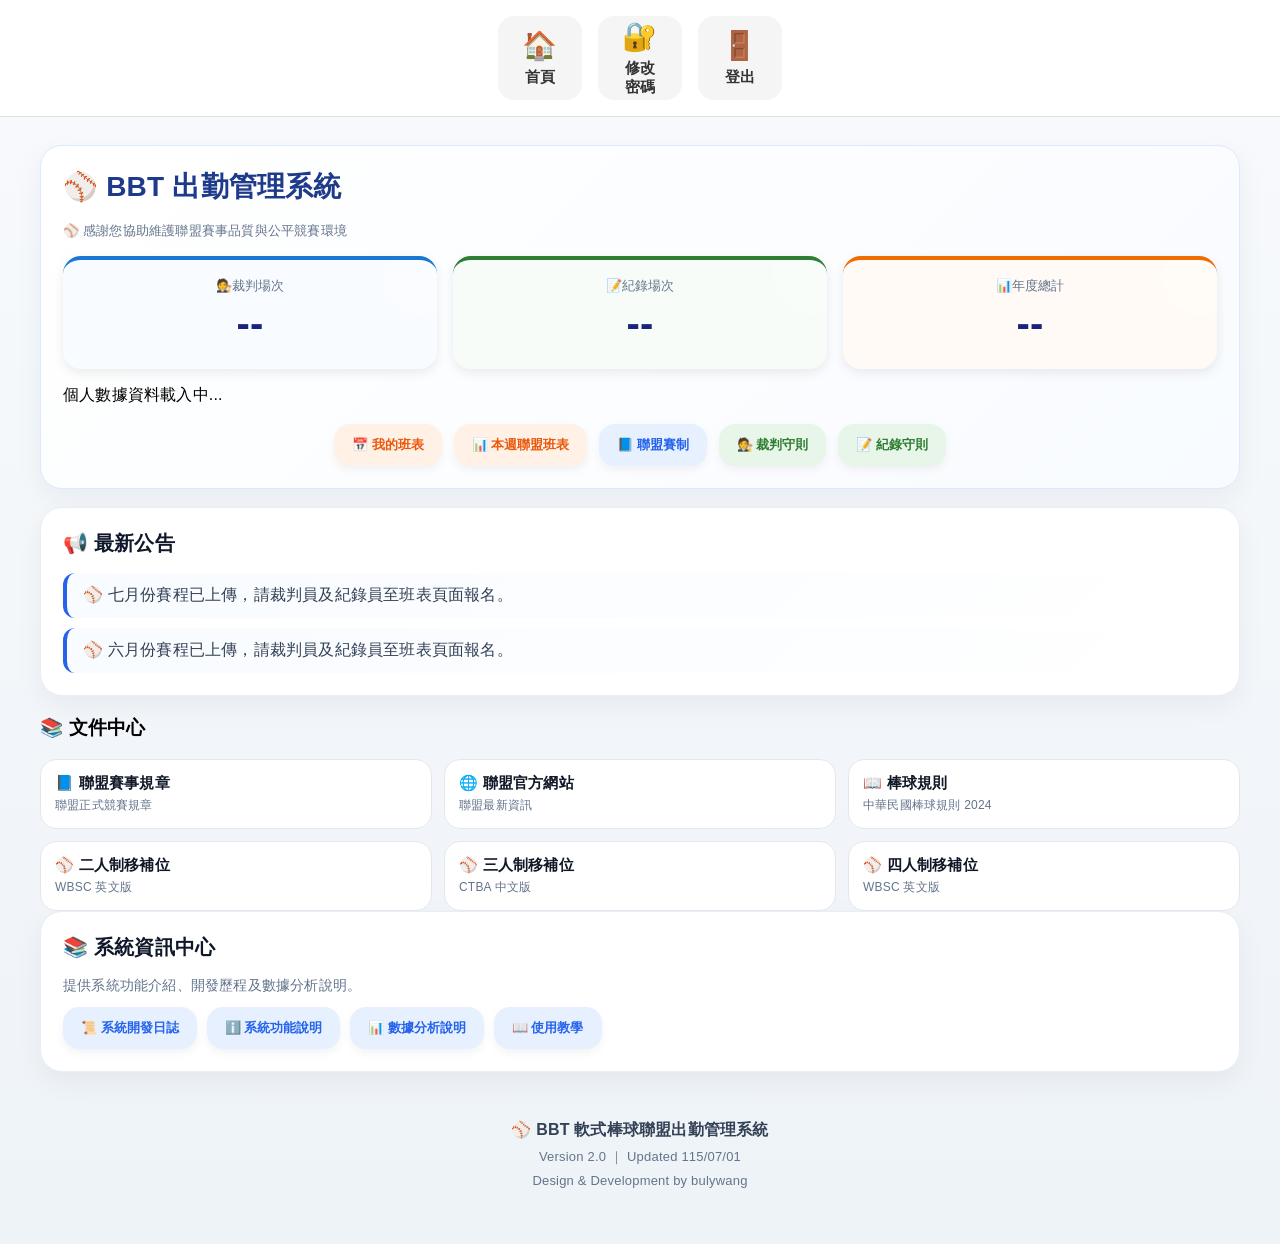
==== commit 674834c6: "Update styles for various elements in index.html" ====
--- a/index.html
+++ b/index.html
@@ -834,8 +834,8 @@
   }
   
   .stat-value{
-    font-size:30px;
-    font-weight:800;
+    font-size:40px;
+    font-weight:900;
   }
   
   /* ===== 功能按鈕 ===== */
@@ -844,20 +844,23 @@
     margin-top:18px;
     display:flex;
     flex-wrap:wrap;
-    gap:10px;
-  }
+    justify-content:center;
+    gap:12px;
+    }
   
   .pill{
     padding:12px 18px;
-    border-radius:14px;
     font-weight:700;
     box-shadow:
       0 4px 10px rgba(0,0,0,.05);
+    border-radius:16px;
+    transition:.2s;
   }
   
   .pill:hover{
-    transform:
-      translateY(-2px);
+      transform:translateY(-3px);
+    box-shadow:
+      0 8px 16px rgba(0,0,0,.08);
   }
   
   /* ===== 標題 ===== */
@@ -900,7 +903,7 @@
   
   .footer{
     text-align:center;
-    margin-top:30px;
+    margin-top:20px;
     padding:24px 12px;
     color:#64748b;
     font-size:13px;
@@ -935,7 +938,7 @@
     border-radius:12px;
     padding:12px 16px;
     color:#334155;
-    font-size:14px;
+    font-size:16px;
   }
   
   /* ==================================
@@ -962,9 +965,9 @@
   }
   
   .download-card:hover{
-    transform:translateY(-3px);
+    transform:translateY(-4px);
     box-shadow:
-      0 10px 16px rgba(0,0,0,.08);
+      0 12px 22px rgba(0,0,0,.08);
   }
   
   .download-title{
@@ -979,6 +982,8 @@
   }
 
   .stat-card{
+    position:relative;
+    overflow:hidden;
     transition:.25s;
   }
   
@@ -988,6 +993,18 @@
       0 14px 24px rgba(0,0,0,.08);
   }
 
+  .stat-card::after{
+    content:'';
+    position:absolute;
+    right:-25px;
+    top:-25px;
+    width:80px;
+    height:80px;
+    border-radius:50%;
+    background:
+      rgba(255,255,255,.25);
+   }
+    
   .system-guide-box{
       width:95vw !important;
       max-width:900px !important;
@@ -995,11 +1012,27 @@
   }
   
   .guide-img{
-      width:100%;
-      border-radius:12px;
-      margin:12px 0;
-      border:1px solid #dbeafe;
-      box-shadow:0 4px 12px rgba(0,0,0,.08);
+    display:block;
+    width:50%;
+    max-width:600px;
+    margin:12px auto;
+    border-radius:12px;
+    border:1px solid #dbeafe;
+    box-shadow:0 4px 12px rgba(0,0,0,.08);
+  }
+
+  .guide-caption{
+    text-align:center;
+    font-size:12px;
+    color:#64748b;
+    margin-top:-4px;
+    margin-bottom:12px;
+  }
+
+  .welcome-sub{
+    margin-top:8px;
+    font-size:13px;
+    color:#64748b;
   }
   </style>
 
@@ -1084,6 +1117,7 @@
       <div style="font-size:28px;font-weight:800;margin-bottom:10px;color:#1e3a8a;">⚾ BBT 出勤管理系統</div>
       <div class="welcome-role" id="welcome-role"></div>
       <div class="welcome-name" id="welcome-name"></div>
+      <div class="welcome-sub">⚾ 感謝您協助維護聯盟賽事品質與公平競賽環境</div>
 
       <!-- ✅ 本週提醒 -->
       <div id="welcome-alert"></div>
@@ -1947,7 +1981,7 @@
       <div class="guide-step">
         <h3>⚠️ Step 7｜注意事項</h3>
   
-        <img src="img/guide-07.jpg" class="guide-img">
+        <!-- <img src="img/guide-07.jpg" class="guide-img"> -->
   
         <div class="guide-tip">
           ✅ 請確認可出勤再進行報名
@@ -1963,7 +1997,7 @@
       <div class="guide-step">
         <h3>❓ Step 8｜常見問題 FAQ</h3>
   
-        <img src="img/guide-08.jpg" class="guide-img">
+        <!-- <img src="img/guide-08.jpg" class="guide-img"> -->
   
         <div class="guide-tip">
           <strong>Q：什麼是「待位中」？</strong>
@@ -1971,7 +2005,7 @@
           A：表示您已報名該場比賽，目前正在等待其他職務補齊。
           <br><br>
   
-          <strong>Q：為什麼有些位置顯示「－」？</strong>
+          <strong>Q：為什麼有些位置沒有顯示？</strong>
           <br>
           A：該場比賽依規定不需要該職務。
           <br><br>
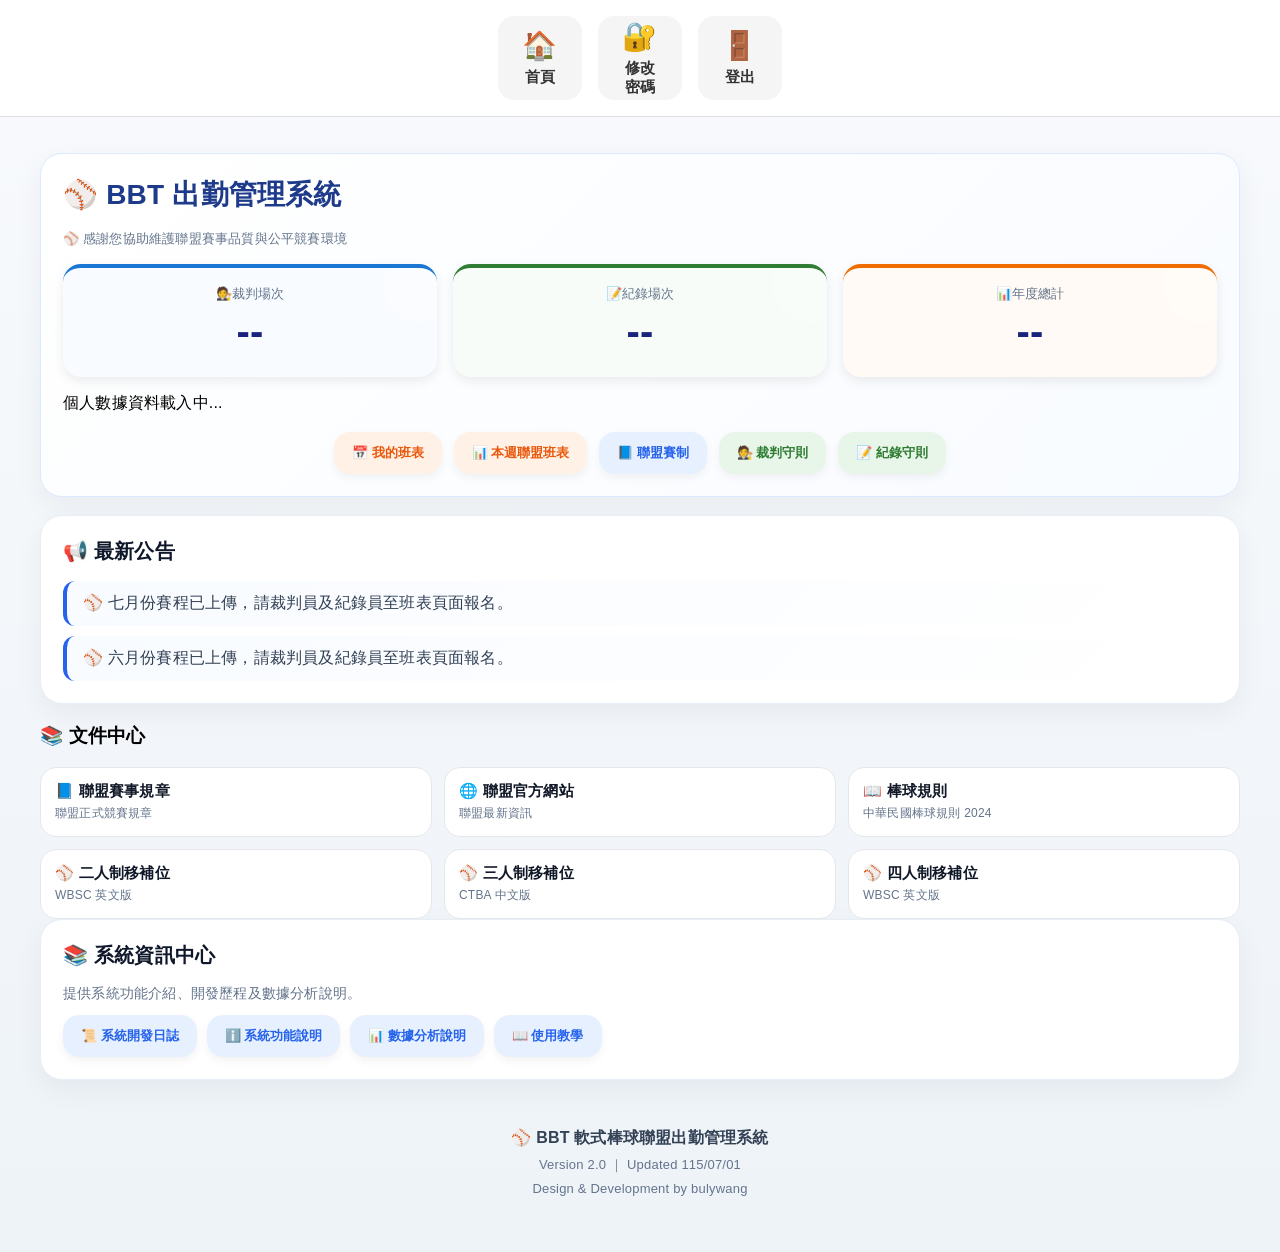
==== commit 6dc527cc: "Update index.html" ====
--- a/index.html
+++ b/index.html
@@ -769,6 +769,8 @@
       #f8fbff 100%
     );
     border:1px solid #dbeafe;
+margin-top:8px;
+
   }
     
   /* ===== 身分 ===== */
@@ -1034,6 +1036,32 @@
     font-size:13px;
     color:#64748b;
   }
+
+  /* 手機版 */
+  @media (max-width:768px){
+  .stat-value{
+    font-size:clamp(22px,6vw,30px) !important;
+    font-size:28px !important;
+  }
+
+  .stat-card{
+      min-height:72px;
+      padding:10px;
+  }
+
+  .welcome-actions{
+     display:grid;
+     grid-template-columns:
+       repeat(2,1fr);
+     gap:8px;
+  }
+
+  .download-grid{
+     grid-template-columns:
+       repeat(2,1fr);
+  }
+
+}
   </style>
 
 </head>
